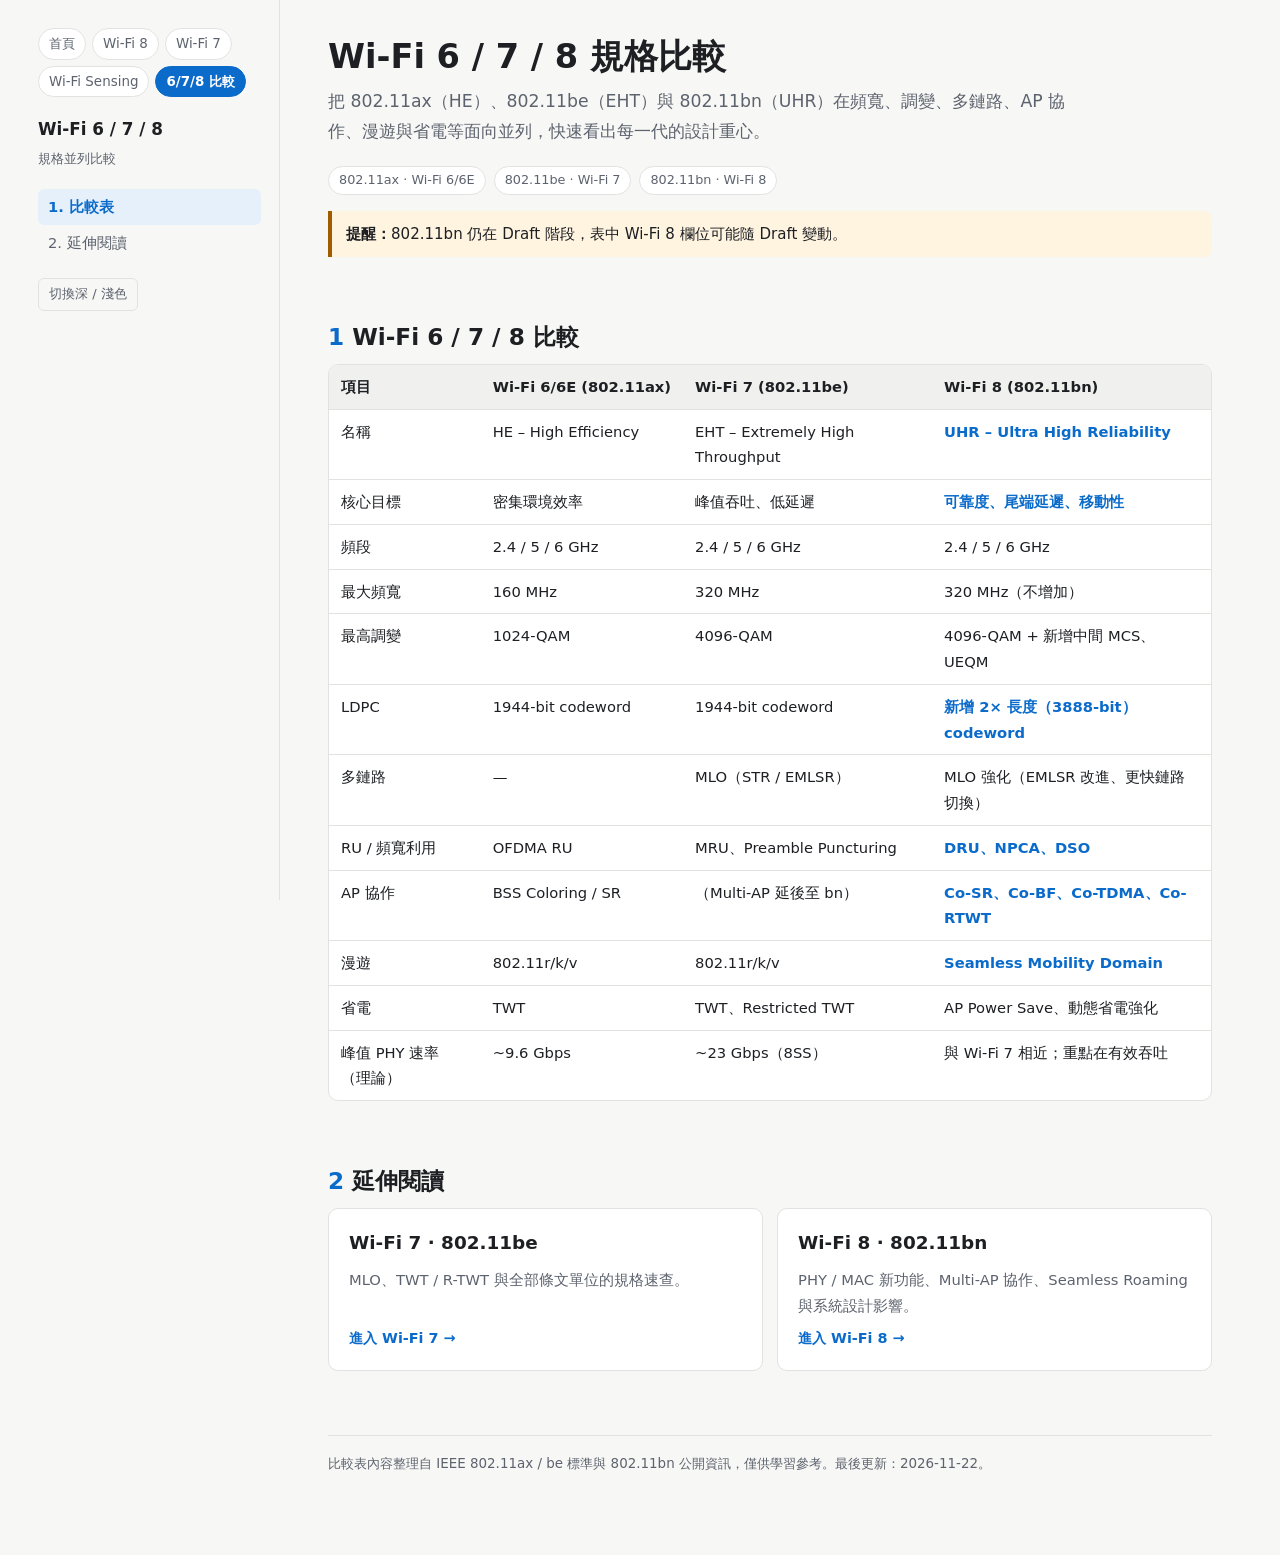
==== compare.html @ 0b5a9a31 "Wi-Fi 標準技術手冊：首頁、Wi-Fi 8、Wi-Fi 7、Wi-Fi Sensing、規格比較 Co-Authored-By: Claude Sonnet 5.5 <noreply@anthro" ====
<!doctype html>
<html lang="zh-Hant">
<head>
<meta charset="utf-8">
<meta name="viewport" content="width=device-width, initial-scale=1">
<title>Wi-Fi 6 / 7 / 8 比較</title>
<meta name="description" content="IEEE 802.11ax / be / bn（Wi-Fi 6 / 7 / 8）規格並列比較">
<script>(function(){var t=null;try{t=new URLSearchParams(location.search).get("theme")}catch(e){}if(t!=="dark"&&t!=="light"){try{t=localStorage.getItem("wifi8-theme")}catch(e){}}if(t==="dark"||t==="light")document.documentElement.setAttribute("data-theme",t)})();</script>
<link rel="stylesheet" href="assets/site.css">
</head>
<body>
<div class="layout">
<nav class="toc" id="toc">
  <div class="sitenav"><a href="index.html">首頁</a><a href="wifi8.html">Wi-Fi 8</a><a href="wifi7.html">Wi-Fi 7</a><a href="wifi-sensing.html">Wi-Fi Sensing</a><a href="compare.html" class="cur" aria-current="page">6/7/8 比較</a></div>
  <div class="brand">Wi-Fi 6 / 7 / 8</div>
  <div class="sub">規格並列比較</div>
  <button class="menu-btn" id="menuBtn" aria-expanded="false">目錄</button>
  <ol>
    <li><a href="#compare">1. 比較表</a></li>
    <li><a href="#links">2. 延伸閱讀</a></li>
  </ol>
  <button class="theme-btn" id="themeBtn">切換深 / 淺色</button>
</nav>

<main>
<header class="hero">
  <h1>Wi-Fi 6 / 7 / 8 規格比較</h1>
  <p class="lead">把 802.11ax（HE）、802.11be（EHT）與 802.11bn（UHR）在頻寬、調變、多鏈路、AP 協作、漫遊與省電等面向並列，快速看出每一代的設計重心。</p>
  <div class="chips"><span class="chip">802.11ax · Wi-Fi 6/6E</span><span class="chip">802.11be · Wi-Fi 7</span><span class="chip">802.11bn · Wi-Fi 8</span></div>
  <div class="note"><b>提醒：</b>802.11bn 仍在 Draft 階段，表中 Wi-Fi 8 欄位可能隨 Draft 變動。</div>
</header>

<section id="compare">
  <h2><span class="num">1</span>Wi-Fi 6 / 7 / 8 比較</h2>
  <div class="tbl-wrap">
  <table>
    <thead><tr><th>項目</th><th>Wi-Fi 6/6E (802.11ax)</th><th>Wi-Fi 7 (802.11be)</th><th>Wi-Fi 8 (802.11bn)</th></tr></thead>
    <tbody>
      <tr><td>名稱</td><td>HE – High Efficiency</td><td>EHT – Extremely High Throughput</td><td class="hl">UHR – Ultra High Reliability</td></tr>
      <tr><td>核心目標</td><td>密集環境效率</td><td>峰值吞吐、低延遲</td><td class="hl">可靠度、尾端延遲、移動性</td></tr>
      <tr><td>頻段</td><td>2.4 / 5 / 6 GHz</td><td>2.4 / 5 / 6 GHz</td><td>2.4 / 5 / 6 GHz</td></tr>
      <tr><td>最大頻寬</td><td>160 MHz</td><td>320 MHz</td><td>320 MHz（不增加）</td></tr>
      <tr><td>最高調變</td><td>1024-QAM</td><td>4096-QAM</td><td>4096-QAM + 新增中間 MCS、UEQM</td></tr>
      <tr><td>LDPC</td><td>1944-bit codeword</td><td>1944-bit codeword</td><td class="hl">新增 2× 長度（3888-bit）codeword</td></tr>
      <tr><td>多鏈路</td><td>—</td><td>MLO（STR / EMLSR）</td><td>MLO 強化（EMLSR 改進、更快鏈路切換）</td></tr>
      <tr><td>RU / 頻寬利用</td><td>OFDMA RU</td><td>MRU、Preamble Puncturing</td><td class="hl">DRU、NPCA、DSO</td></tr>
      <tr><td>AP 協作</td><td>BSS Coloring / SR</td><td>（Multi-AP 延後至 bn）</td><td class="hl">Co-SR、Co-BF、Co-TDMA、Co-RTWT</td></tr>
      <tr><td>漫遊</td><td>802.11r/k/v</td><td>802.11r/k/v</td><td class="hl">Seamless Mobility Domain</td></tr>
      <tr><td>省電</td><td>TWT</td><td>TWT、Restricted TWT</td><td>AP Power Save、動態省電強化</td></tr>
      <tr><td>峰值 PHY 速率（理論）</td><td>~9.6 Gbps</td><td>~23 Gbps（8SS）</td><td>與 Wi-Fi 7 相近；重點在有效吞吐</td></tr>
    </tbody>
  </table>
  </div>
  </section>

<section id="links">
  <h2><span class="num">2</span>延伸閱讀</h2>
  <div class="grid g2">
    <a class="card topic" href="wifi7.html"><h3>Wi-Fi 7 · 802.11be</h3><p>MLO、TWT / R-TWT 與全部條文單位的規格速查。</p><span class="go">進入 Wi-Fi 7 →</span></a>
    <a class="card topic" href="wifi8.html"><h3>Wi-Fi 8 · 802.11bn</h3><p>PHY / MAC 新功能、Multi-AP 協作、Seamless Roaming 與系統設計影響。</p><span class="go">進入 Wi-Fi 8 →</span></a>
  </div>
</section>
<footer>
  比較表內容整理自 IEEE 802.11ax / be 標準與 802.11bn 公開資訊，僅供學習參考。最後更新：2026-11-22。
</footer>
</main>
</div>

<script src="assets/site.js"></script>
</body>
</html>
---- assets/site.css ----
:root{
  --bg:#f7f7f5; --panel:#ffffff; --ink:#1d1f23; --muted:#5d636e; --line:#e2e3e0;
  --accent:#0b6bcb; --accent-soft:#e6f0fb; --warn:#a15c00; --warn-soft:#fff4e0;
  --ok:#1f7a4d; --ok-soft:#e5f5ec; --code:#f0f1ee;
  --c1:#0b6bcb; --c2:#d9480f; --c3:#2b8a3e; --c4:#7048e8;
}
@media (prefers-color-scheme: dark){
  :root:not([data-theme="light"]){
    --bg:#121417; --panel:#1a1d21; --ink:#e7e9ec; --muted:#9aa1ab; --line:#2c3138;
    --accent:#5aa9f0; --accent-soft:#16283b; --warn:#f0b35a; --warn-soft:#33270f;
    --ok:#5fcf93; --ok-soft:#12291d; --code:#22262c;
    --c1:#5aa9f0; --c2:#ff8a5c; --c3:#69d18a; --c4:#a993ff;
  }
}
:root[data-theme="dark"]{
  --bg:#121417; --panel:#1a1d21; --ink:#e7e9ec; --muted:#9aa1ab; --line:#2c3138;
  --accent:#5aa9f0; --accent-soft:#16283b; --warn:#f0b35a; --warn-soft:#33270f;
  --ok:#5fcf93; --ok-soft:#12291d; --code:#22262c;
  --c1:#5aa9f0; --c2:#ff8a5c; --c3:#69d18a; --c4:#a993ff;
}
*{box-sizing:border-box}
html{scroll-behavior:smooth;scroll-padding-top:16px}
body{margin:0;background:var(--bg);color:var(--ink);
  font:16px/1.75 "Noto Sans TC","Microsoft JhengHei","PingFang TC",system-ui,sans-serif}
a{color:var(--accent)}
code,.mono{font-family:"Cascadia Code",Consolas,ui-monospace,monospace;font-size:.88em}
code{background:var(--code);padding:1px 5px;border-radius:4px}
.layout{display:grid;grid-template-columns:260px minmax(0,1fr);max-width:1240px;margin:0 auto}
nav.toc{position:sticky;top:0;height:100vh;overflow:auto;padding:28px 18px;border-right:1px solid var(--line)}
nav.toc .brand{font-weight:700;font-size:1.05rem;margin-bottom:4px}
nav.toc .sub{color:var(--muted);font-size:.8rem;margin-bottom:18px}
nav.toc ol{list-style:none;margin:0;padding:0;counter-reset:s}
nav.toc li a{display:block;padding:5px 10px;border-radius:6px;color:var(--muted);text-decoration:none;font-size:.92rem}
nav.toc li a:hover{background:var(--accent-soft);color:var(--ink)}
nav.toc li a.active{background:var(--accent-soft);color:var(--accent);font-weight:600}
.theme-btn{margin-top:18px;font:inherit;font-size:.82rem;background:none;border:1px solid var(--line);color:var(--muted);border-radius:6px;padding:4px 10px;cursor:pointer}
main{padding:36px 48px 80px;min-width:0}
header.hero h1{font-size:2.1rem;line-height:1.25;margin:0 0 8px}
header.hero p.lead{color:var(--muted);font-size:1.08rem;margin:0 0 20px;max-width:760px}
.chips{display:flex;flex-wrap:wrap;gap:8px}
.chip{font-size:.8rem;border:1px solid var(--line);background:var(--panel);border-radius:999px;padding:2px 10px;color:var(--muted)}
section{margin-top:56px}
h2{font-size:1.45rem;margin:0 0 6px;padding-top:4px}
h2 .num{color:var(--accent);margin-right:8px;font-variant-numeric:tabular-nums}
h3{font-size:1.1rem;margin:28px 0 6px}
p.intro{color:var(--muted);margin-top:0}
.card{background:var(--panel);border:1px solid var(--line);border-radius:10px;padding:18px 20px}
.grid{display:grid;gap:14px}
.g2{grid-template-columns:repeat(2,minmax(0,1fr))}
.g3{grid-template-columns:repeat(3,minmax(0,1fr))}
.g4{grid-template-columns:repeat(4,minmax(0,1fr))}
.kpi .v{font-size:1.9rem;font-weight:700;color:var(--accent);line-height:1.2}
.kpi .l{font-size:.88rem;color:var(--muted)}
.note{border-left:4px solid var(--warn);background:var(--warn-soft);padding:10px 14px;border-radius:0 8px 8px 0;margin:16px 0;font-size:.94rem}
.tip{border-left:4px solid var(--ok);background:var(--ok-soft);padding:10px 14px;border-radius:0 8px 8px 0;margin:16px 0;font-size:.94rem}
.tbl-wrap{overflow-x:auto;border:1px solid var(--line);border-radius:10px;background:var(--panel)}
table{border-collapse:collapse;width:100%;font-size:.92rem}
th,td{padding:9px 12px;border-bottom:1px solid var(--line);text-align:left;vertical-align:top}
th{background:var(--code);font-weight:600;white-space:nowrap}
tr:last-child td{border-bottom:none}
td.hl{color:var(--accent);font-weight:600}
.feat{display:flex;flex-direction:column;gap:6px}
.feat h4{margin:0;font-size:1rem}
.feat .tag{align-self:flex-start;font-size:.72rem;padding:1px 8px;border-radius:999px;background:var(--accent-soft);color:var(--accent);font-weight:600}
.feat p{margin:0;font-size:.92rem}
.feat .sys{font-size:.86rem;color:var(--muted);border-top:1px dashed var(--line);padding-top:6px;margin-top:4px}
.feat .sys b{color:var(--ink)}
figure{margin:18px 0}
figure svg{width:100%;height:auto;display:block}
figcaption{font-size:.84rem;color:var(--muted);margin-top:6px}
svg text{fill:var(--ink);font-family:inherit}
svg .muted{fill:var(--muted)}
.timeline{position:relative;margin:10px 0 0;padding-left:22px;border-left:2px solid var(--line)}
.timeline .ev{position:relative;margin-bottom:16px}
.timeline .ev::before{content:"";position:absolute;left:-29px;top:8px;width:12px;height:12px;border-radius:50%;background:var(--panel);border:2px solid var(--accent)}
.timeline .ev.done::before{background:var(--accent)}
.timeline .ev.now::before{background:var(--warn);border-color:var(--warn)}
.timeline .d{font-weight:700;font-variant-numeric:tabular-nums}
.timeline .t{color:var(--muted);font-size:.92rem}
details{background:var(--panel);border:1px solid var(--line);border-radius:10px;padding:10px 16px;margin:10px 0}
details summary{cursor:pointer;font-weight:600}
details[open] summary{margin-bottom:8px}
.search{width:100%;font:inherit;padding:8px 12px;border:1px solid var(--line);border-radius:8px;background:var(--panel);color:var(--ink);margin-bottom:12px}
dl.gloss{margin:0}
dl.gloss div{display:grid;grid-template-columns:150px 1fr;gap:12px;padding:8px 0;border-bottom:1px solid var(--line)}
dl.gloss dt{font-weight:700;font-family:"Cascadia Code",Consolas,monospace;font-size:.9rem}
dl.gloss dd{margin:0;font-size:.93rem}
footer{margin-top:64px;color:var(--muted);font-size:.84rem;border-top:1px solid var(--line);padding-top:16px}
.menu-btn{display:none}
@media (max-width:900px){
  .layout{grid-template-columns:1fr}
  nav.toc{position:static;height:auto;border-right:none;border-bottom:1px solid var(--line);padding:16px}
  nav.toc ol{display:none}
  nav.toc.open ol{display:block}
  .menu-btn{display:inline-block;font:inherit;font-size:.85rem;background:var(--panel);border:1px solid var(--line);color:var(--ink);border-radius:6px;padding:4px 10px;margin-right:8px}
  main{padding:24px 16px 60px}
  .g3,.g4{grid-template-columns:repeat(2,minmax(0,1fr))}
  .g2{grid-template-columns:1fr}
  header.hero h1{font-size:1.6rem}
  dl.gloss div{grid-template-columns:1fr;gap:2px}
}
@media (max-width:520px){ .g3,.g4{grid-template-columns:1fr} }

.spec-ctl{display:flex;flex-wrap:wrap;gap:10px;margin-bottom:10px}
.spec-ctl .search{flex:1 1 260px;margin:0}
.spec-ctl select{font:inherit;padding:8px 10px;border:1px solid var(--line);border-radius:8px;background:var(--panel);color:var(--ink);max-width:100%}
.spec-meta{color:var(--muted);font-size:.86rem;margin:4px 0 10px}
.spec-item summary .sid{font-family:"Cascadia Code",Consolas,monospace;color:var(--accent);margin-right:8px}
.spec-item summary .pg{float:right;color:var(--muted);font-weight:400;font-size:.8rem;margin-left:10px}
.spec-item .pts{margin:6px 0 8px;padding-left:20px;font-size:.92rem}
.spec-item .fig{font-size:.84rem;color:var(--muted)}
.spec-item .kws{display:flex;flex-wrap:wrap;gap:6px;margin-top:8px}
.spec-more{font:inherit;background:var(--accent-soft);color:var(--accent);border:1px solid var(--line);border-radius:8px;padding:6px 14px;cursor:pointer;margin-top:6px}

/* ---- site-level ---- */
.sitenav{display:flex;flex-wrap:wrap;gap:6px;margin:0 0 18px}
.sitenav a{font-size:.84rem;padding:3px 10px;border:1px solid var(--line);border-radius:999px;text-decoration:none;color:var(--muted);background:var(--panel)}
.sitenav a:hover{color:var(--ink);background:var(--accent-soft)}
.sitenav a.cur{background:var(--accent);border-color:var(--accent);color:#fff;font-weight:600}
.topic{display:flex;flex-direction:column;gap:8px;text-decoration:none;color:inherit}
.topic:hover{border-color:var(--accent)}
.topic h3{margin:0;font-size:1.15rem}
.topic p{margin:0;color:var(--muted);font-size:.92rem}
.topic .go{margin-top:auto;color:var(--accent);font-weight:600;font-size:.9rem}
.topic.soon{opacity:.75}
.topic.soon .go{color:var(--muted)}
.status{align-self:flex-start;font-size:.72rem;padding:1px 8px;border-radius:999px;font-weight:600;background:var(--ok-soft);color:var(--ok)}
.status.wip{background:var(--warn-soft);color:var(--warn)}
.log ul{margin:4px 0 0;padding-left:20px;font-size:.93rem}
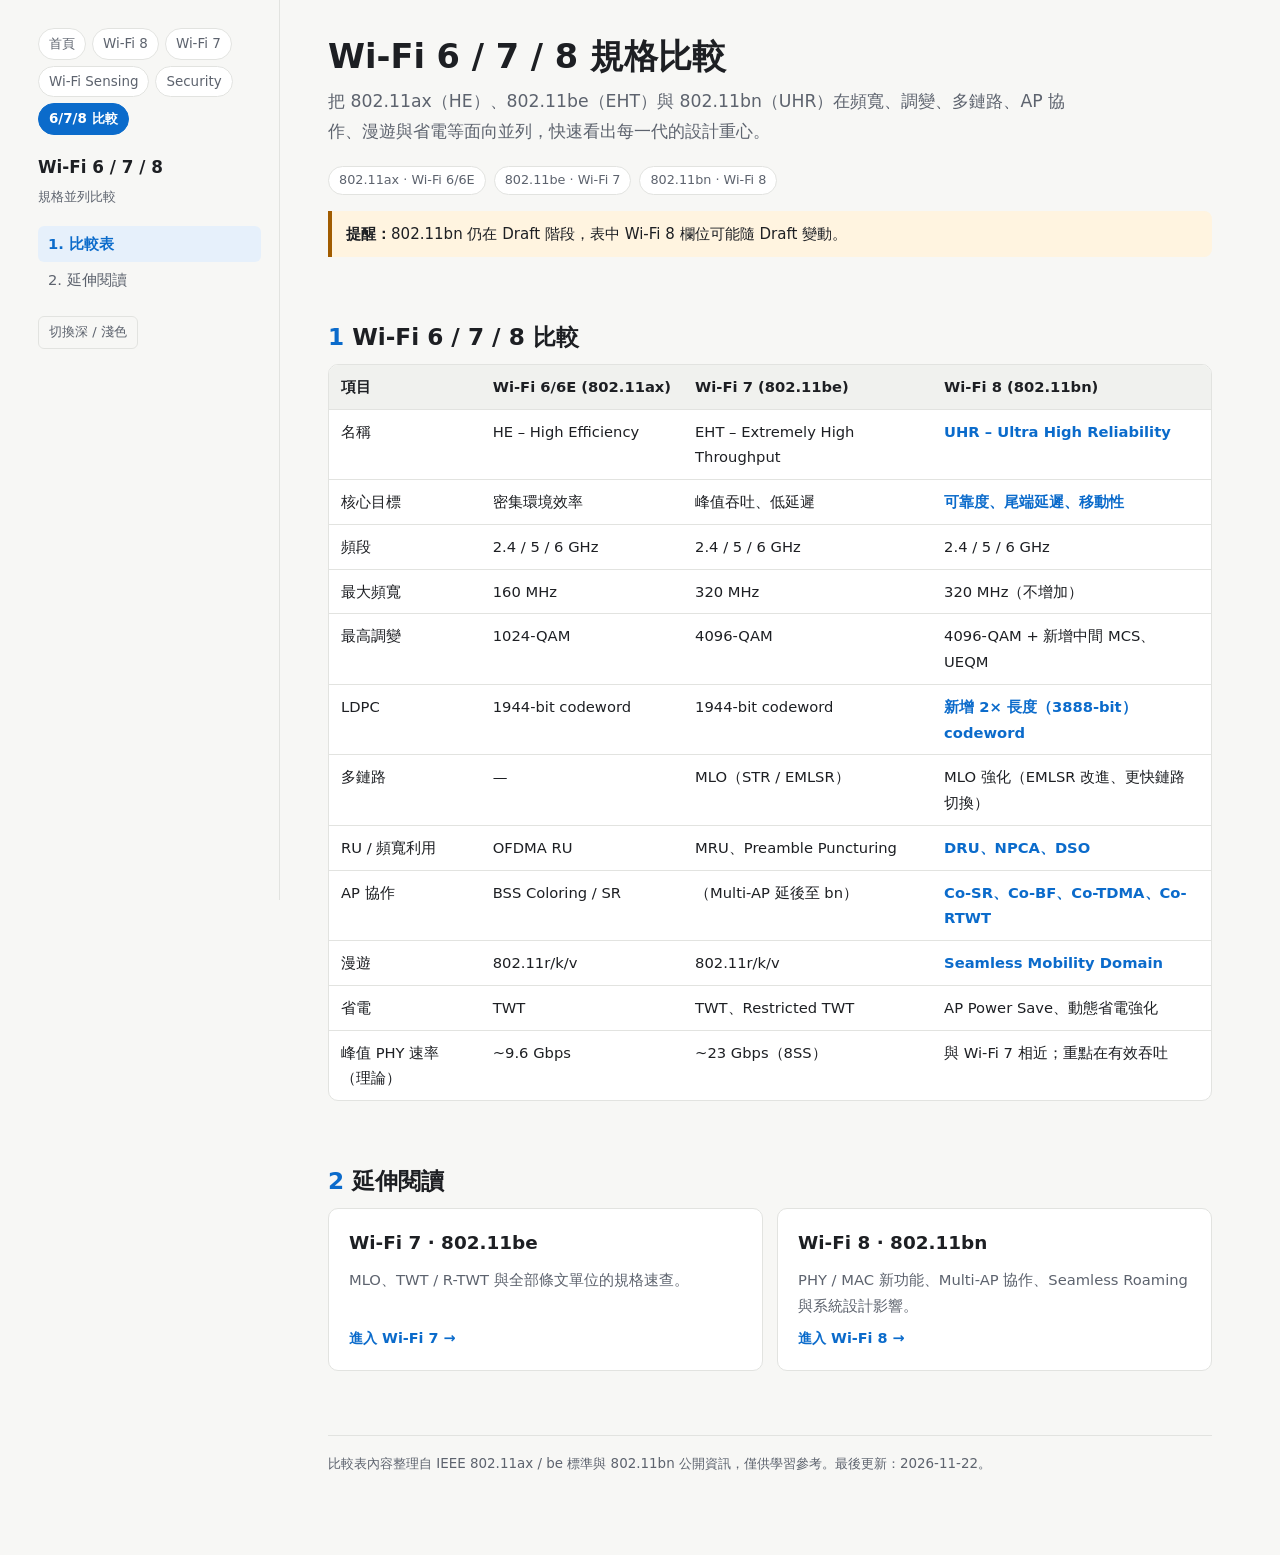
==== commit cfd37b66: "新增 Wi-Fi Security 分頁（WPA3-Personal / SAE）；同步各頁更新 Co-Authored-By: Claude Opus 5.5 <noreply@anthropic." ====
--- a/compare.html
+++ b/compare.html
@@ -11,7 +11,7 @@
 <body>
 <div class="layout">
 <nav class="toc" id="toc">
-  <div class="sitenav"><a href="index.html">首頁</a><a href="wifi8.html">Wi-Fi 8</a><a href="wifi7.html">Wi-Fi 7</a><a href="wifi-sensing.html">Wi-Fi Sensing</a><a href="compare.html" class="cur" aria-current="page">6/7/8 比較</a></div>
+  <div class="sitenav"><a href="index.html">首頁</a><a href="wifi8.html">Wi-Fi 8</a><a href="wifi7.html">Wi-Fi 7</a><a href="wifi-sensing.html">Wi-Fi Sensing</a><a href="security.html">Security</a><a href="compare.html" class="cur" aria-current="page">6/7/8 比較</a></div>
   <div class="brand">Wi-Fi 6 / 7 / 8</div>
   <div class="sub">規格並列比較</div>
   <button class="menu-btn" id="menuBtn" aria-expanded="false">目錄</button>
